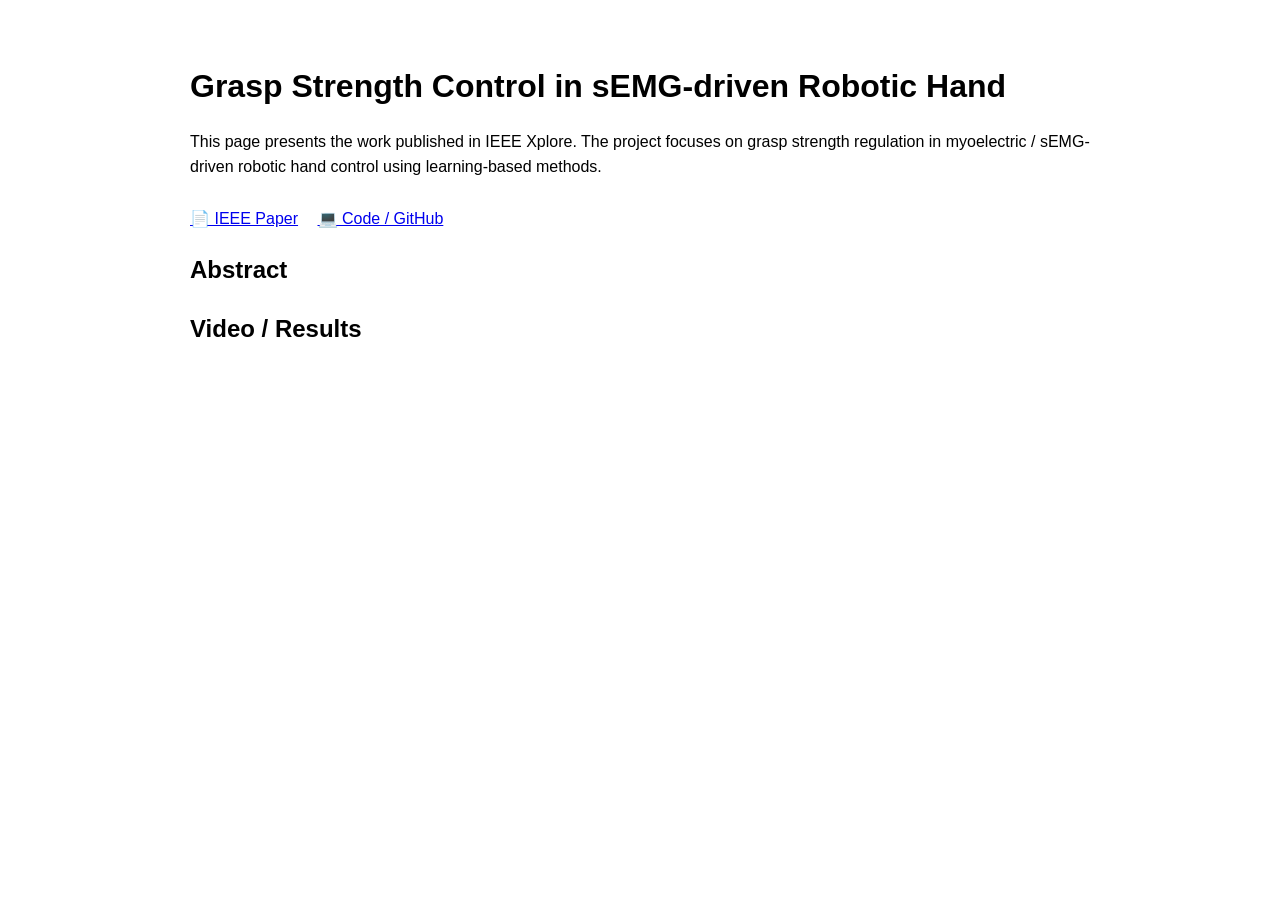
==== projects/grasp-strength-control/index.html @ a3010718 "Added grip strength control page" ====
<!DOCTYPE html>
<html lang="en">
<head>
  <meta charset="UTF-8">
  <title>Grasp Strength Control Paper</title>
  <meta name="viewport" content="width=device-width, initial-scale=1.0">

  <style>
    body {
      font-family: Arial, sans-serif;
      max-width: 900px;
      margin: auto;
      padding: 40px;
      line-height: 1.6;
    }
    h1 {
      margin-bottom: 10px;
    }
    .links a {
      display: inline-block;
      margin-right: 15px;
      margin-top: 10px;
    }
    iframe {
      width: 100%;
      height: 600px;
      border: none;
    }
  </style>
</head>

<body>

  <h1>Grasp Strength Control in sEMG-driven Robotic Hand</h1>

  <p>
    This page presents the work published in IEEE Xplore.
    The project focuses on grasp strength regulation in myoelectric / sEMG-driven robotic hand control using learning-based methods.
  </p>

  <div class="links">
    <a href="https://ieeexplore.ieee.org/document/11534103" target="_blank">
      📄 IEEE Paper
    </a>
    <a href="https://github.com/alebxrna/" target="_blank">
      💻 Code / GitHub
    </a>
  </div>

  <h2>Abstract</h2>
  <p>
    <!-- puoi incollare qui l’abstract del paper -->
  </p>

  <h2>Video / Results</h2>
  <p>
    <!-- eventualmente aggiungi video YouTube o GIF -->
  </p>

</body>
</html>
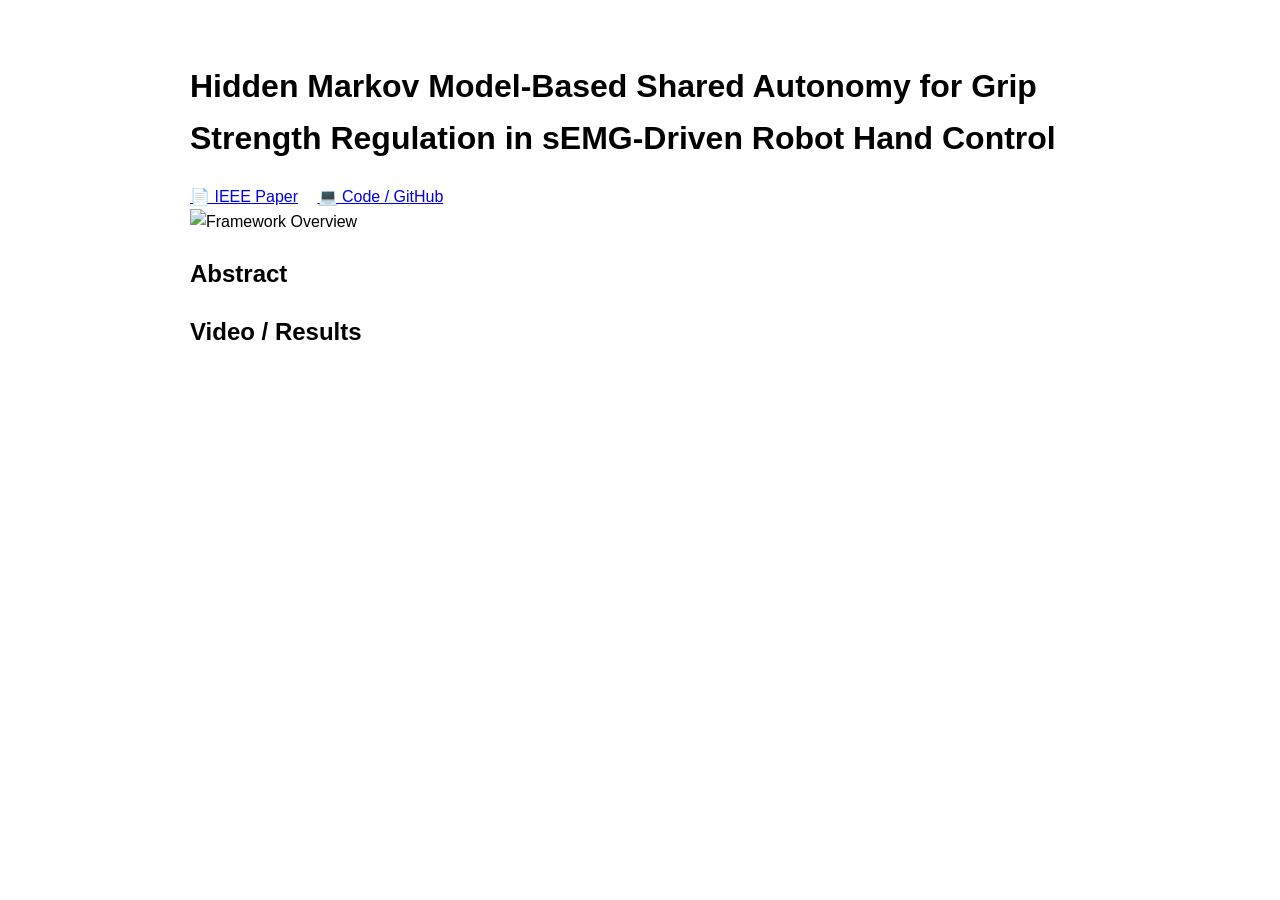
==== commit b80cf87d: "Additions" ====
--- a/projects/grasp-strength-control/index.html
+++ b/projects/grasp-strength-control/index.html
@@ -31,12 +31,9 @@
 
 <body>
 
-  <h1>Grasp Strength Control in sEMG-driven Robotic Hand</h1>
-
-  <p>
-    This page presents the work published in IEEE Xplore.
-    The project focuses on grasp strength regulation in myoelectric / sEMG-driven robotic hand control using learning-based methods.
-  </p>
+  <h1>
+  Hidden Markov Model-Based Shared Autonomy for Grip Strength Regulation in sEMG-Driven Robot Hand Control
+  </h1>
 
   <div class="links">
     <a href="https://ieeexplore.ieee.org/document/11534103" target="_blank">
@@ -46,6 +43,10 @@
       💻 Code / GitHub
     </a>
   </div>
+
+  <img src="images/HMMidea"
+     alt="Framework Overview"
+     class="hero-image">
 
   <h2>Abstract</h2>
   <p>
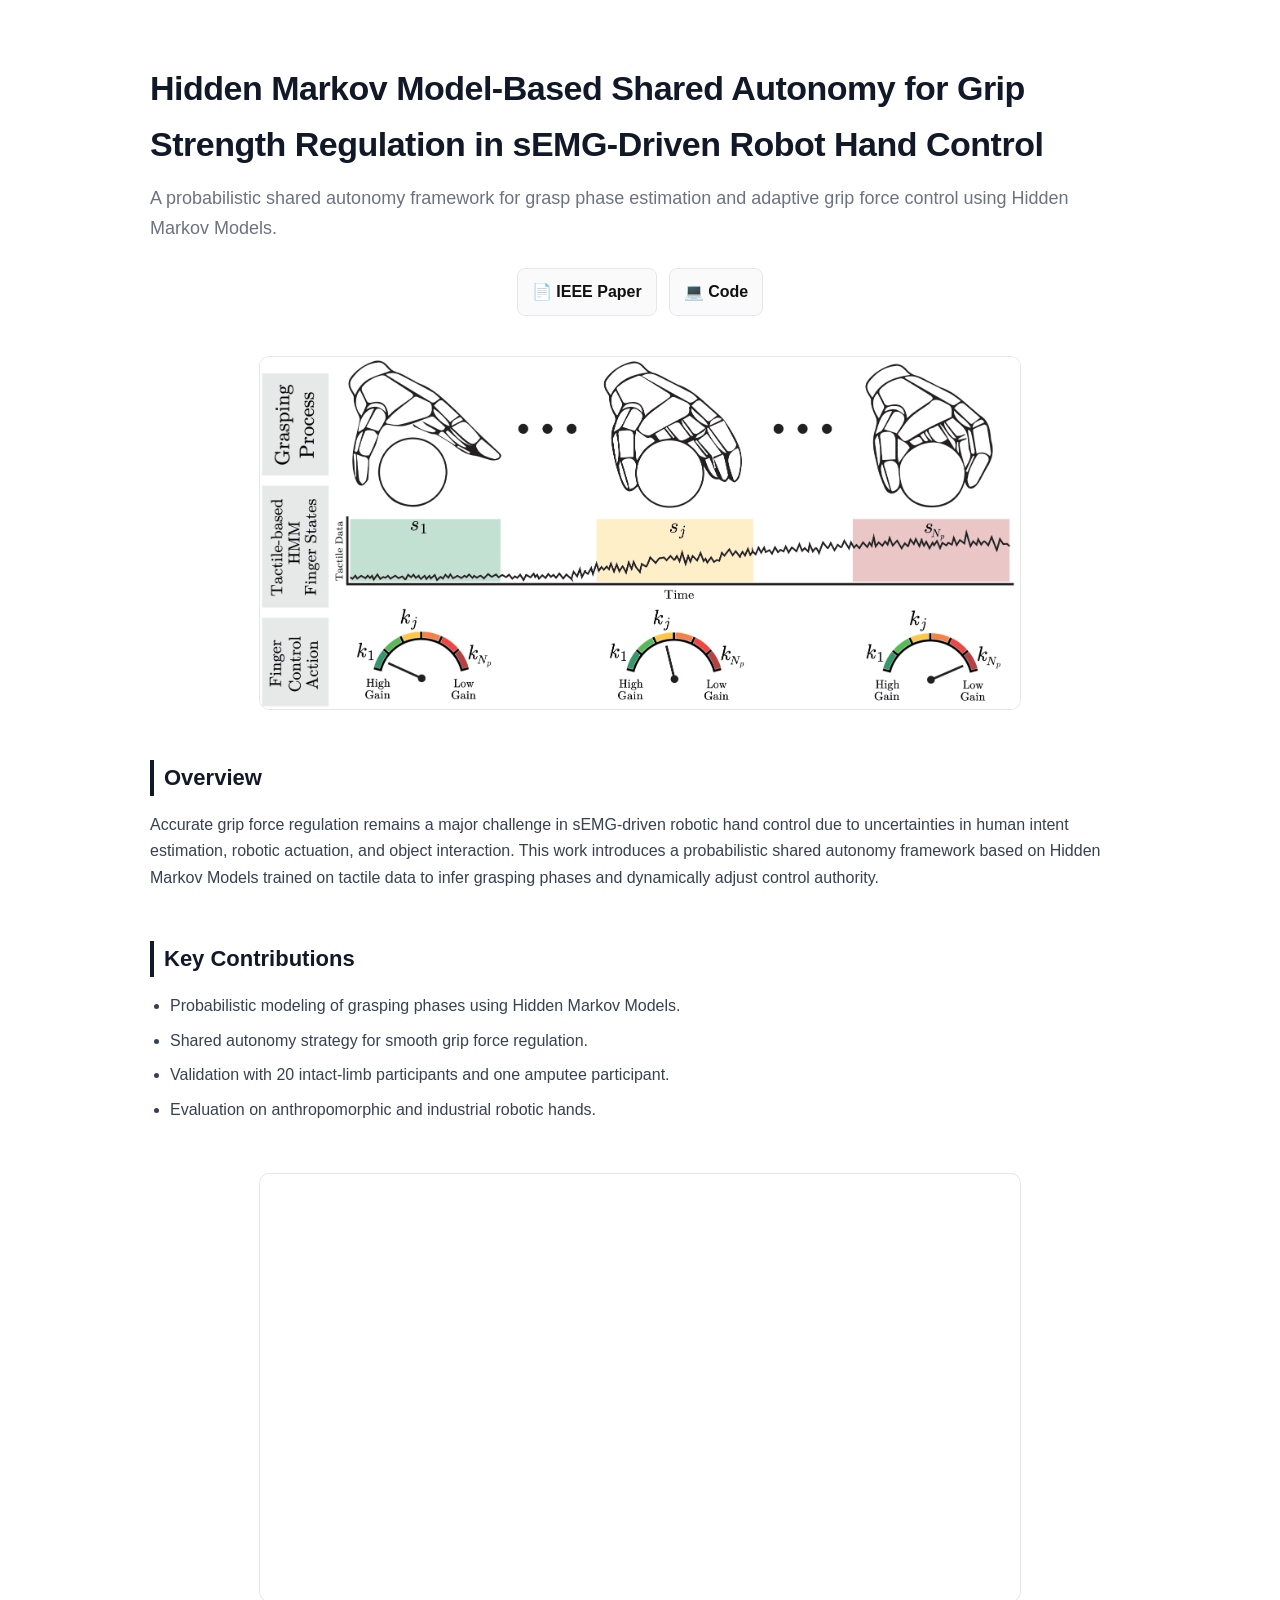
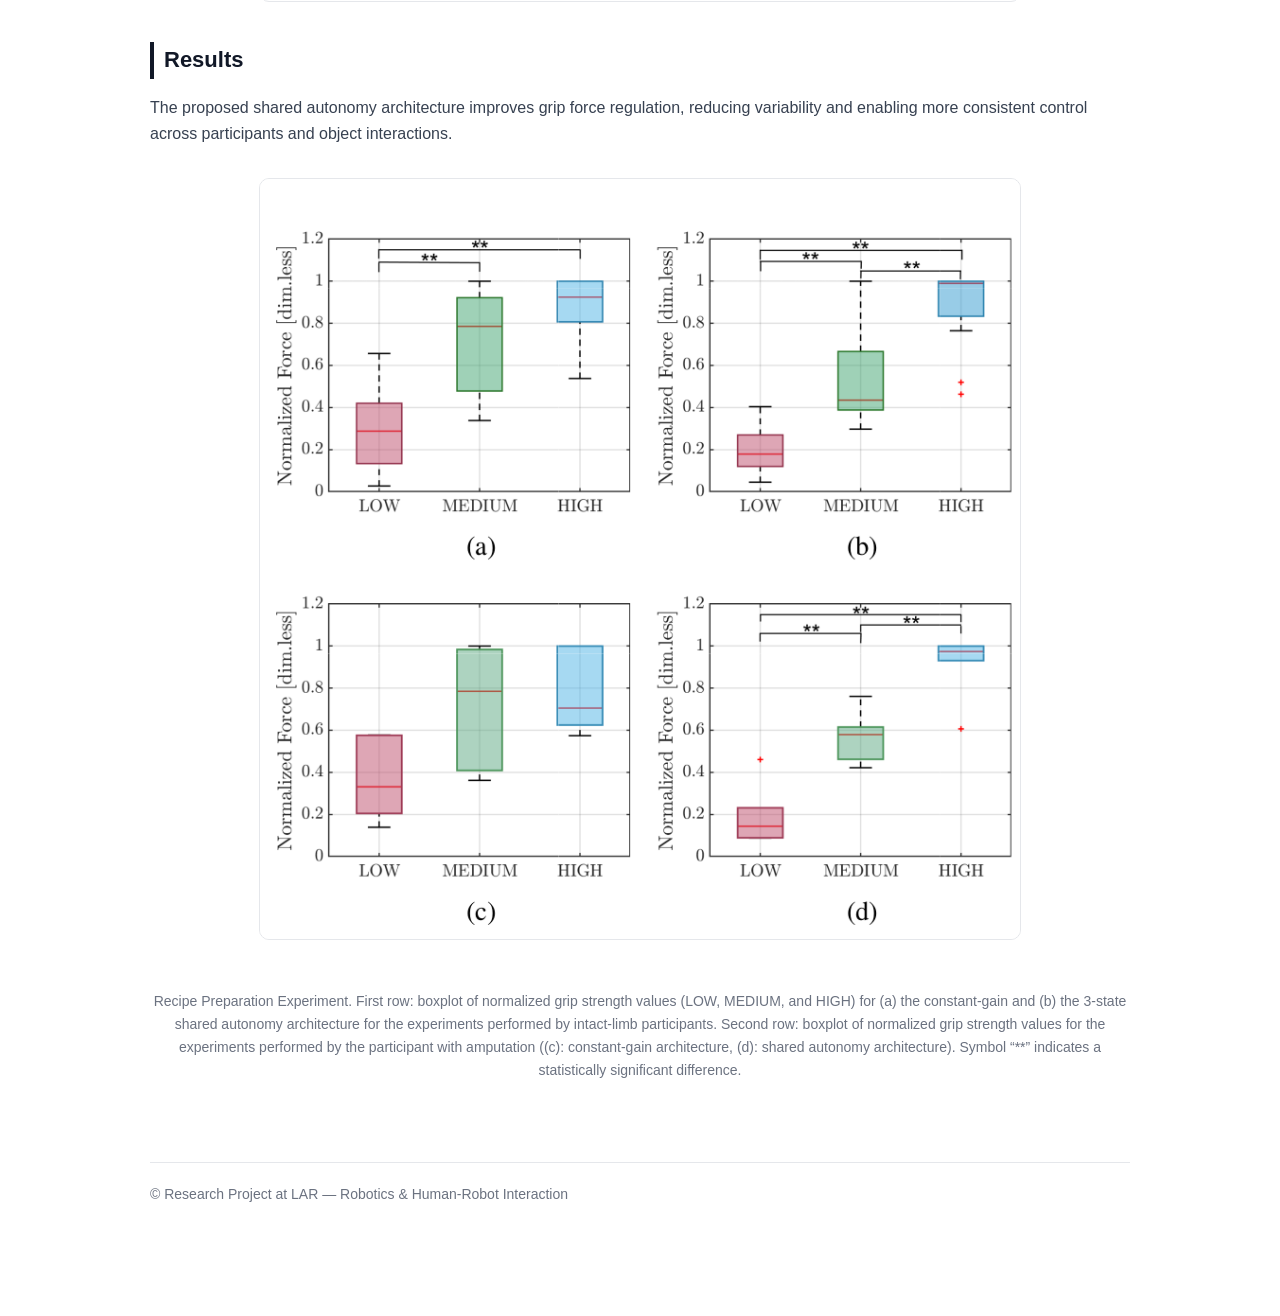
==== commit f0d9b69b: "Additions" ====
--- a/projects/grasp-strength-control/index.html
+++ b/projects/grasp-strength-control/index.html
@@ -1,62 +1,234 @@
 <!DOCTYPE html>
 <html lang="en">
 <head>
-  <meta charset="UTF-8">
-  <title>Grasp Strength Control Paper</title>
-  <meta name="viewport" content="width=device-width, initial-scale=1.0">
-
-  <style>
-    body {
-      font-family: Arial, sans-serif;
-      max-width: 900px;
-      margin: auto;
-      padding: 40px;
-      line-height: 1.6;
-    }
-    h1 {
-      margin-bottom: 10px;
-    }
-    .links a {
-      display: inline-block;
-      margin-right: 15px;
-      margin-top: 10px;
-    }
-    iframe {
-      width: 100%;
-      height: 600px;
-      border: none;
-    }
-  </style>
+<meta charset="UTF-8">
+<title>Grasp Strength Control</title>
+<meta name="viewport" content="width=device-width, initial-scale=1.0">
+
+<style>
+/* =========================
+   GLOBAL STYLE (LAB STYLE)
+========================= */
+
+body {
+  font-family: -apple-system, BlinkMacSystemFont, "Segoe UI", Roboto, Arial, sans-serif;
+  margin: 0;
+  background: #ffffff;
+  color: #111827;
+  line-height: 1.65;
+}
+
+/* container */
+.container {
+  max-width: 980px;
+  margin: 0 auto;
+  padding: 60px 24px;
+}
+
+/* =========================
+   HERO SECTION
+========================= */
+
+.hero-title {
+  font-size: 34px;
+  font-weight: 700;
+  letter-spacing: -0.5px;
+  margin-bottom: 12px;
+}
+
+.subtitle {
+  font-size: 18px;
+  color: #6b7280;
+  margin-bottom: 24px;
+}
+
+/* links */
+.links {
+  display: flex;
+  justify-content: center;
+  gap: 12px;
+  margin: 20px 0 40px 0;
+  flex-wrap: wrap;
+}
+
+.links a {
+  text-decoration: none;
+  padding: 10px 14px;
+  border-radius: 8px;
+  border: 1px solid #e5e7eb;
+  color: #111;
+  font-weight: 600;
+  background: #fafafa;
+  transition: all 0.2s ease;
+}
+
+.links a:hover {
+  transform: translateY(-2px);
+  background: #f3f4f6;
+}
+
+/* =========================
+   IMAGE
+========================= */
+
+.hero-image {
+  width: 100%;
+  max-width: 760px;
+  display: block;
+  margin: 30px auto 50px auto;
+  border-radius: 10px;
+  border: 1px solid #e5e7eb;
+}
+
+/* =========================
+   VIDEO
+========================= */
+.video-section {
+  display: flex;
+  justify-content: center;
+  margin: 40px 0;
+}
+
+.video-section iframe {
+  width: 100%;
+  max-width: 760px;
+  aspect-ratio: 16 / 9;
+  border-radius: 10px;
+  border: 1px solid #e5e7eb;
+}
+
+/* =========================
+   SECTIONS
+========================= */
+
+.section {
+  margin-bottom: 50px;
+}
+
+.section h2 {
+  font-size: 22px;
+  margin-bottom: 12px;
+  border-left: 4px solid #111827;
+  padding-left: 10px;
+}
+
+p {
+  color: #374151;
+  font-size: 16px;
+}
+
+/* =========================
+   LISTS
+========================= */
+
+ul {
+  padding-left: 20px;
+}
+
+li {
+  margin-bottom: 8px;
+  color: #374151;
+}
+
+/* =========================
+   FOOTER STYLE (optional)
+========================= */
+
+.footer {
+  margin-top: 80px;
+  padding-top: 20px;
+  border-top: 1px solid #e5e7eb;
+  font-size: 14px;
+  color: #6b7280;
+}
+
+</style>
 </head>
 
 <body>
 
-  <h1>
-  Hidden Markov Model-Based Shared Autonomy for Grip Strength Regulation in sEMG-Driven Robot Hand Control
-  </h1>
+<div class="container">
+
+  <!-- ================= HERO ================= -->
+  <div class="hero-title">
+    Hidden Markov Model-Based Shared Autonomy for Grip Strength Regulation in sEMG-Driven Robot Hand Control
+  </div>
+
+  <div class="subtitle">
+    A probabilistic shared autonomy framework for grasp phase estimation and adaptive grip force control using Hidden Markov Models.
+  </div>
 
   <div class="links">
-    <a href="https://ieeexplore.ieee.org/document/11534103" target="_blank">
-      📄 IEEE Paper
-    </a>
-    <a href="https://github.com/alebxrna/" target="_blank">
-      💻 Code / GitHub
-    </a>
-  </div>
-
-  <img src="images/HMMidea"
-     alt="Framework Overview"
-     class="hero-image">
-
-  <h2>Abstract</h2>
+    <a href="https://ieeexplore.ieee.org/document/11534103" target="_blank">📄 IEEE Paper</a>
+    <a href="https://github.com/alebxrna/" target="_blank">💻 Code</a>
+  </div>
+
+  <!-- ================= IMAGE ================= -->
+  <img src="images/HMMidea" class="hero-image" alt="Framework Overview">
+
+  <!-- ================= OVERVIEW ================= -->
+  <div class="section">
+    <h2>Overview</h2>
+    <p>
+      Accurate grip force regulation remains a major challenge in sEMG-driven robotic hand control
+      due to uncertainties in human intent estimation, robotic actuation, and object interaction.
+      This work introduces a probabilistic shared autonomy framework based on Hidden Markov Models
+      trained on tactile data to infer grasping phases and dynamically adjust control authority.
+    </p>
+  </div>
+
+  <!-- ================= CONTRIBUTIONS ================= -->
+  <div class="section">
+    <h2>Key Contributions</h2>
+    <ul>
+      <li>Probabilistic modeling of grasping phases using Hidden Markov Models.</li>
+      <li>Shared autonomy strategy for smooth grip force regulation.</li>
+      <li>Validation with 20 intact-limb participants and one amputee participant.</li>
+      <li>Evaluation on anthropomorphic and industrial robotic hands.</li>
+    </ul>
+  </div>
+
+  <!-- ================= VIDEO ================= -->
+
+    <div class="video-section">
+    <iframe
+        src="https://www.youtube.com/embed/-KRhmyeyA_U"
+        title="Demo Video"
+        frameborder="0"
+        allow="accelerometer; autoplay; clipboard-write; encrypted-media; gyroscope; picture-in-picture"
+        allowfullscreen>
+    </iframe>
+    </div>
+
+
+<!-- ================= RESULTS ================= -->
+<div class="section">
+  <h2>Results</h2>
+
   <p>
-    <!-- puoi incollare qui l’abstract del paper -->
+    The proposed shared autonomy architecture improves grip force regulation,
+    reducing variability and enabling more consistent control across participants and object interactions.
   </p>
 
-  <h2>Video / Results</h2>
-  <p>
-    <!-- eventualmente aggiungi video YouTube o GIF -->
-  </p>
+  <div style="text-align:center; margin-top:30px;">
+    <img src="images/resultsHMM.png" class="hero-image" alt="Amputee participant results">
+    <p style="font-size:14px; color:#6b7280;">
+      Recipe Preparation Experiment. First row: boxplot of normalized grip
+    strength values (LOW, MEDIUM, and HIGH) for (a) the constant-gain and
+    (b) the 3-state shared autonomy architecture for the experiments performed
+    by intact-limb participants. Second row: boxplot of normalized grip strength
+    values for the experiments performed by the participant with amputation ((c):
+    constant-gain architecture, (d): shared autonomy architecture). Symbol “**”
+    indicates a statistically significant difference.
+    </p>
+  </div>
+
+  <!-- ================= FOOTER ================= -->
+  <div class="footer">
+    © Research Project at LAR — Robotics & Human-Robot Interaction
+  </div>
+
+</div>
 
 </body>
 </html>
